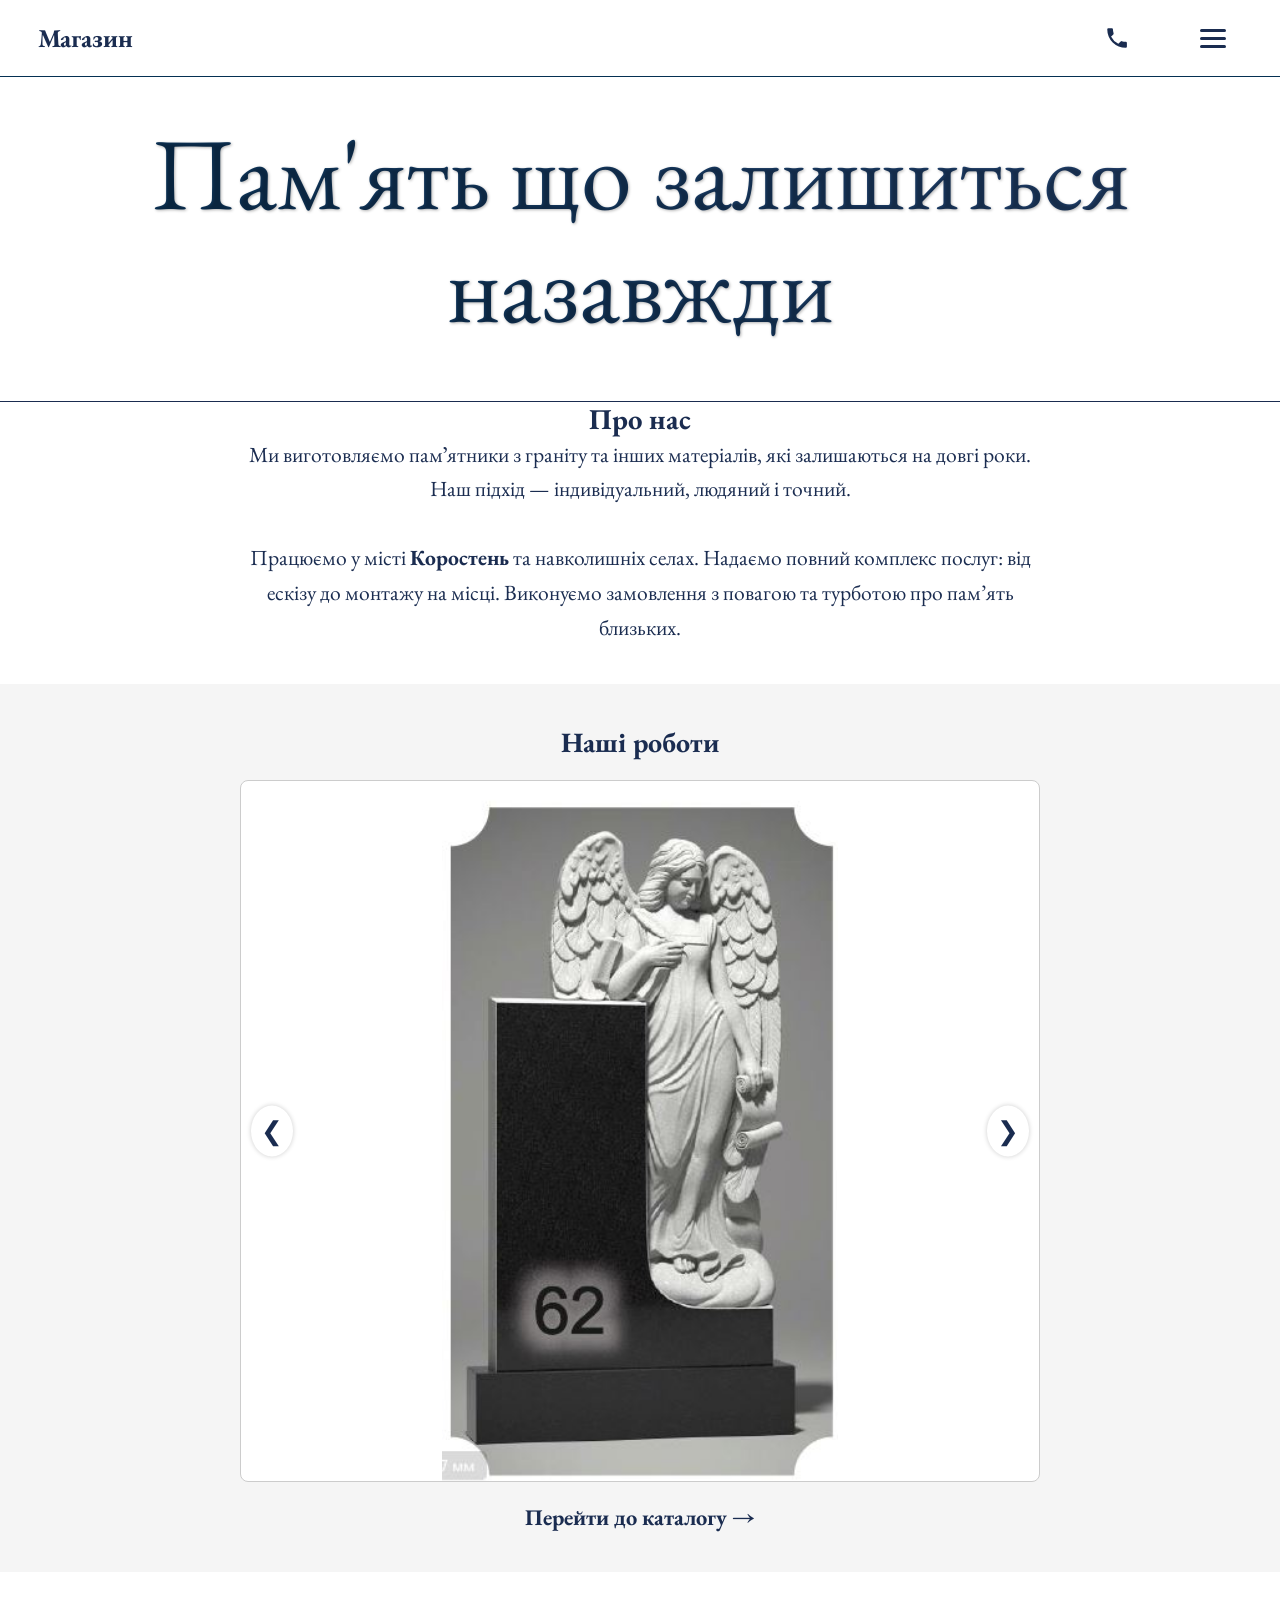
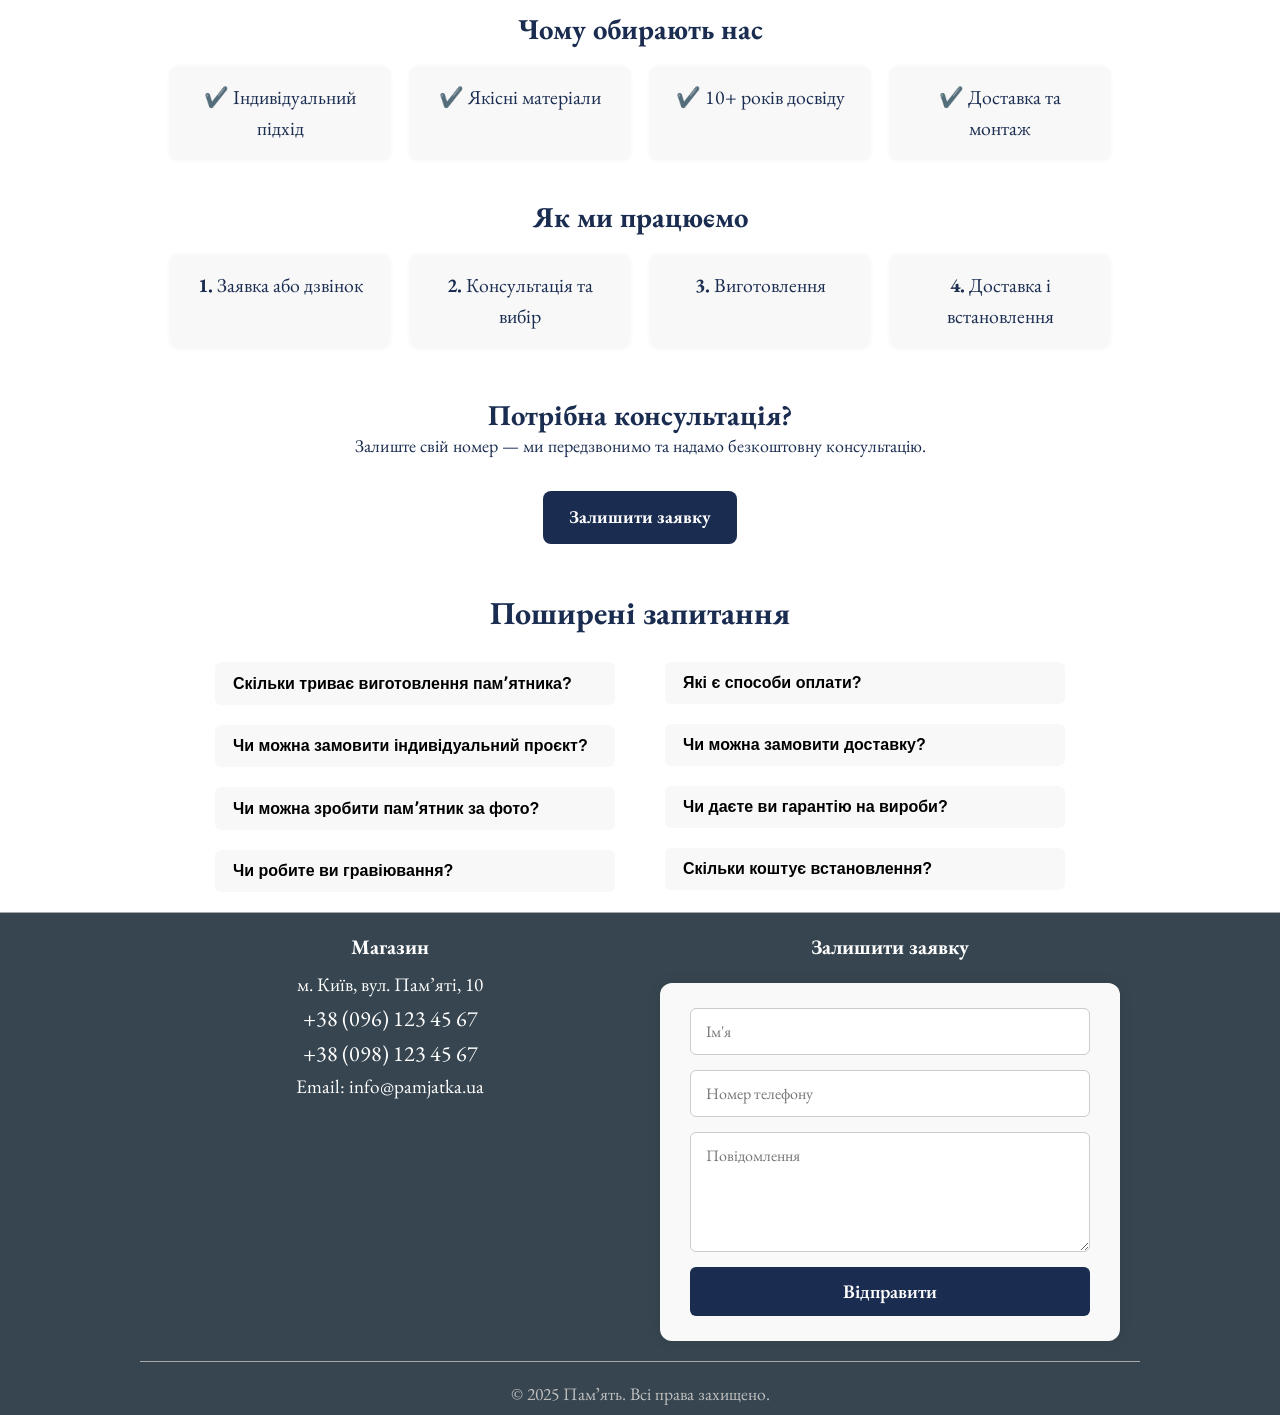
==== index.html @ 4a93dfb0 "Початкове завантаження сайту" ====
<!DOCTYPE html>
<html lang="uk">
  <head>
    <meta charset="UTF-8" />
    <meta name="viewport" content="width=device-width, initial-scale=1.0" />
    <title>Памʼять назавжди</title>
    <link rel="stylesheet" href="style.css" />
    <link
      href="https://fonts.googleapis.com/css2?family=EB+Garamond&display=swap"
      rel="stylesheet"
    />
  </head>
  <body>
    <div class="container">
      <header>
        <div
          class="logo"
          onclick="window.location.href='index.html'"
          style="cursor: pointer"
        >
          <h1>Магазин</h1>
        </div>

        <div class="header-right">
          <button id="toggle-form" aria-label="Зв'язатися">
            <svg
              xmlns="http://www.w3.org/2000/svg"
              width="20"
              height="20"
              fill="currentColor"
              viewBox="0 0 24 24"
            >
              <path
                d="M6.62 10.79a15.053 15.053 0 0 0 6.59 6.59l2.2-2.2a1 1 0 0 1 1.05-.24 11.72 11.72 0 0 0 3.68.59 1 1 0 0 1 1 1V20a1 1 0 0 1-1 1A17 17 0 0 1 3 4a1 1 0 0 1 1-1h3.25a1 1 0 0 1 1 1 11.72 11.72 0 0 0 .59 3.68 1 1 0 0 1-.24 1.05l-2.2 2.2z"
              />
            </svg>
          </button>

          <div class="menu-wrapper">
            <div
              id="hamburger-btn"
              aria-label="Відкрити меню"
              role="button"
              tabindex="0"
            >
              <div class="bar"></div>
              <div class="bar"></div>
              <div class="bar"></div>
            </div>

            <div id="menu-popup" aria-hidden="true">
              <ul>
                <li><a href="catalog.html">Каталог пам'ятників</a></li>
                <li><a href="exhibition.html">Виставка</a></li>
                <li><a href="about.html">Про нас</a></li>
                <li><a href="contacts.html">Контакти</a></li>
              </ul>
            </div>
          </div>
        </div>
      </header>

      <div class="full-width-header-wrapper scroll-animate">
        <div class="full-width-header">Пам'ять що залишиться назавжди</div>
        <div class="underline"></div>
      </div>

      <main>
        <section class="about-section scroll-animate">
          <h2>Про нас</h2>
          <p>
            Ми виготовляємо памʼятники з граніту та інших матеріалів, які
            залишаються на довгі роки. Наш підхід — індивідуальний, людяний і
            точний. <br /><br />
            Працюємо у місті <strong>Коростень</strong> та навколишніх селах.
            Надаємо повний комплекс послуг: від ескізу до монтажу на місці.
            Виконуємо замовлення з повагою та турботою про пам’ять близьких.
          </p>
        </section>
      </main>
      <section class="carousel-section scroll-animate">
        <h2 class="carousel-title">Наші роботи</h2>

        <div class="carousel-container">
          <div class="carousel-track">
            <img src="img/monument1.jpg" alt="Памʼятник 1" />
            <img src="img/monument2.jpg" alt="Памʼятник 2" />
            <img src="img/monument3.jpg" alt="Памʼятник 3" />
          </div>

          <button class="carousel-btn prev" aria-label="Попереднє">
            &#10094;
          </button>
          <button class="carousel-btn next" aria-label="Наступне">
            &#10095;
          </button>
        </div>

        <div class="carousel-link">
          <a href="catalog.html">Перейти до каталогу →</a>
        </div>
      </section>
      <main>
        <section class="why-us centered-section scroll-animate">
          <h2>Чому обирають нас</h2>
          <div class="features-row">
            <div class="feature-box">✔️ Індивідуальний підхід</div>
            <div class="feature-box">✔️ Якісні матеріали</div>
            <div class="feature-box">✔️ 10+ років досвіду</div>
            <div class="feature-box">✔️ Доставка та монтаж</div>
          </div>
        </section>

        <section
          class="how-we-work centered-section scroll-animate scroll-animate"
        >
          <h2>Як ми працюємо</h2>
          <div class="steps-row">
            <div class="step-box"><strong>1.</strong> Заявка або дзвінок</div>
            <div class="step-box">
              <strong>2.</strong> Консультація та вибір
            </div>
            <div class="step-box"><strong>3.</strong> Виготовлення</div>
            <div class="step-box">
              <strong>4.</strong> Доставка і встановлення
            </div>
          </div>
        </section>

        <section class="cta-contact scroll-animate">
          <h2>Потрібна консультація?</h2>
          <p>
            Залиште свій номер — ми передзвонимо та надамо безкоштовну
            консультацію.
          </p>
          <a href="#footer-contact-form" class="btn">Залишити заявку</a>
        </section>

        <section class="faq scroll-animate">
          <h2>Поширені запитання</h2>
          <div class="faq-columns">
            <div class="faq-column">
              <div class="faq-item">
                <button class="faq-question" aria-expanded="false">
                  Скільки триває виготовлення памʼятника?
                </button>
                <div class="faq-answer" hidden>
                  <p>В середньому від 10 до 21 дня.</p>
                </div>
              </div>
              <div class="faq-item">
                <button class="faq-question" aria-expanded="false">
                  Чи можна замовити індивідуальний проєкт?
                </button>
                <div class="faq-answer" hidden>
                  <p>
                    Так, ми виготовляємо памʼятники за вашими побажаннями та
                    ескізами.
                  </p>
                </div>
              </div>
              <div class="faq-item">
                <button class="faq-question" aria-expanded="false">
                  Чи можна зробити памʼятник за фото?
                </button>
                <div class="faq-answer" hidden>
                  <p>Так, ми можемо виготовити памʼятник за фото прикладом.</p>
                </div>
              </div>
              <div class="faq-item">
                <button class="faq-question" aria-expanded="false">
                  Чи робите ви гравіювання?
                </button>
                <div class="faq-answer" hidden>
                  <p>Так, включно з портретом, написами та символами.</p>
                </div>
              </div>
            </div>

            <div class="faq-column">
              <div class="faq-item">
                <button class="faq-question" aria-expanded="false">
                  Які є способи оплати?
                </button>
                <div class="faq-answer" hidden>
                  <p>Готівка, переказ на карту, безготівковий розрахунок.</p>
                </div>
              </div>
              <div class="faq-item">
                <button class="faq-question" aria-expanded="false">
                  Чи можна замовити доставку?
                </button>
                <div class="faq-answer" hidden>
                  <p>Так, ми організовуємо доставку по Житомирській області.</p>
                </div>
              </div>
              <div class="faq-item">
                <button class="faq-question" aria-expanded="false">
                  Чи даєте ви гарантію на вироби?
                </button>
                <div class="faq-answer" hidden>
                  <p>Так, на всі вироби діє гарантія до 5 років.</p>
                </div>
              </div>
              <div class="faq-item">
                <button class="faq-question" aria-expanded="false">
                  Скільки коштує встановлення?
                </button>
                <div class="faq-answer" hidden>
                  <p>
                    Ціна залежить від розміру, типу ґрунту та локації —
                    уточнюйте у менеджера.
                  </p>
                </div>
              </div>
            </div>
          </div>
        </section>
      </main>

      <footer>
        <div class="footer-container">
          <div class="footer-left">
            <h3>Магазин</h3>
            <address>
              м. Київ, вул. Пам’яті, 10<br />
              <a
                href="tel:+380961234567"
                id="phone-link"
                class="phone-link-modal"
                >+38 (096) 123 45 67</a
              ><br />
              <a
                href="tel:+380961234567"
                id="phone-link"
                class="phone-link-modal"
                >+38 (098) 123 45 67</a
              ><br />
              Email: info@pamjatka.ua
            </address>
          </div>

          <div class="footer-right">
            <h3>Залишити заявку</h3>
            <br />
            <form id="footer-contact-form">
              <input type="text" name="name" placeholder="Ім'я" required />
              <input
                type="tel"
                name="phone"
                placeholder="Номер телефону"
                required
              />
              <textarea name="message" placeholder="Повідомлення"></textarea>
              <button type="submit" id="submit-button">Відправити</button>
            </form>
          </div>
        </div>

        <p class="footer-bottom-text">© 2025 Памʼять. Всі права захищено.</p>
      </footer>
    </div>

    <script src="script.js"></script>
  </body>
</html>
---- style.css ----
:root {
  --main-color: #1a2c50;
  --accent-color: #a8a8a8;
  --background: #f9f9f9;
  --white: #fff;
}

/* Загальні стилі */
* {
  box-sizing: border-box;
  margin: 0;
  padding: 0;
}

body {
  font-family: 'EB Garamond', serif;
  background: var(--background);
  color: var(--main-color);
  display: flex;
  justify-content: center;
  min-height: 100vh;
  width: 100%;
  margin: 0;
}

.container {
  width: 100%;
  max-width: none;
  background: var(--white);
  min-height: 100vh;
  display: flex;
  flex-direction: column;
  position: relative;
}

/* --- Header --- */
header {
  width: 100%;
  background: var(--white);
  display: flex;
  justify-content: space-between;
  align-items: center;
  border-bottom: 1px solid #053052;
  position: sticky;
  top: 0;
  z-index: 999;
  box-shadow: none;
  box-sizing: border-box;
}

.logo {
  display: flex;
  flex-direction: column;
  cursor: pointer;
  padding: 15px 38px;
}

.logo h1 {
  margin: 0;
  font-size: 1.6rem;
  font-family: 'EB Garamond', serif;
}

.logo p {
  font-size: 0.85rem;
  color: var(--accent-color);
  font-family: 'EB Garamond', serif;
}

.header-right {
  display: flex;
  align-items: center;
  gap: 38px;
  padding: 15px 38px;
}

/* Кнопка "Зв'язатися" */
#toggle-form {
  background: transparent;
  color: var(--main-color);
  border: 2px solid transparent; /* Готуємось до обводки */
  padding: 8px 14px;
  border-radius: 8px;
  cursor: pointer;
  font-weight: bold;
  font-family: 'EB Garamond', serif;
  display: flex;
  align-items: center;
  gap: 6px;
  transition: background-color 0.3s ease, color 0.3s ease,
    border-color 0.3s ease;

  /* Вирівнюємо розміри */
  min-width: 42px;
  min-height: 42px;
  box-sizing: border-box; /* щоб border не змінював розміри */
}

#toggle-form:hover {
  background: var(--main-color);
  color: white;
  border-color: var(--main-color); /* З'являється обводка */
}

#toggle-form svg {
  width: 26px;
  height: 26px;
  color: var(--main-color);
  transition: color 0.3s ease;
}

#toggle-form:hover svg {
  color: white;
}

/* Гамбургер */
.menu-icon {
  display: none;
  font-size: 24px;
  background: none;
  border: none;
  cursor: pointer;
  color: var(--main-color);
  font-family: 'EB Garamond', serif;
}

.menu-container {
  position: relative;
  display: inline-block;
}
#hamburger-btn {
  padding: 8px 14px;
  border: 2px solid transparent; /* для обводки */
  border-radius: 8px;
  background-color: transparent;
  cursor: pointer;
  display: flex;
  flex-direction: column;
  align-items: center;
  justify-content: center;
  gap: 5px;
  transition: background-color 0.3s ease, border-color 0.3s ease;
  box-sizing: border-box;

  /* Вирівнюємо розміри, як у кнопки телефону */
  min-width: 42px;
  min-height: 42px;
}

.bar {
  width: 26px;
  height: 3px;
  background-color: var(--main-color);
  border-radius: 2px;
  transition: background-color 0.3s ease;
}

#hamburger-btn:hover {
  background-color: var(--main-color);
  border-color: var(--main-color);
}

#hamburger-btn:hover .bar {
  background-color: white;
}

/* Випадаюче меню */
#menu-popup {
  display: none;
  position: absolute;
  top: calc(100% + 6px);
  left: -120px;
  background: var(--white);
  border: 1px solid var(--accent-color);
  border-radius: 8px;
  padding: 12px 16px;
  width: 180px;
  box-shadow: 0 4px 12px rgba(0, 0, 0, 0.15);
  z-index: 1200;
  font-family: 'EB Garamond', serif;
}

#menu-popup ul {
  list-style: none;
  margin: 0;
  padding: 0;
}

#menu-popup ul li {
  padding: 10px 14px;
  border-radius: 6px;
  transition: background-color 0.2s ease, color 0.3s ease;
  list-style: none;
}

#menu-popup ul li a {
  display: inline-block;
  font-size: 1.5rem !important;
  font-weight: 700 !important;
  color: var(--main-color);
  text-decoration: none;
  font-family: 'EB Garamond', serif;
  transition: color 0.3s ease;
}

#menu-popup ul li:last-child {
  border-bottom: none;
}

#menu-popup ul li:hover {
  background-color: var(--main-color); /* синій фон */
}

#menu-popup ul li:hover a {
  color: white !important; /* текст білий */
  font-weight: 700;
}

/* Контактна форма */
#contact-form-section {
  margin: 20px 0;
}

#contact-form {
  display: flex;
  flex-direction: column;
  gap: 10px;
}

#contact-form input,
#contact-form textarea {
  padding: 8px;
  border: 1px solid var(--main-color);
  border-radius: 6px;
  font-size: 1rem;
  resize: vertical;
}

#contact-form button {
  background: var(--main-color);
  color: white;
  padding: 10px;
  border: none;
  border-radius: 6px;
  font-weight: bold;
  cursor: pointer;
  transition: background-color 0.3s ease;
}

#contact-form button:hover {
  background: #0e1c3a;
}

/* Спливаюча форма на великих екранах */
@media (min-width: 769px) {
  #contact-form-section {
    position: absolute;
    top: 60px;
    right: 0;
    background: var(--white);
    box-shadow: 0 4px 12px rgba(0, 0, 0, 0.15);
    padding: 15px;
    border-radius: 8px;
    width: 280px;
    z-index: 1100;
  }

  #contact-form-section.hidden {
    display: none;
  }

  #contact-form input,
  #contact-form textarea {
    padding: 6px;
    font-size: 0.9rem;
  }

  #contact-form button {
    padding: 8px;
    font-size: 0.9rem;
  }
}

/* Main content */
main {
  font-size: 1.125rem; /* 18px */
  line-height: 1.6;
  color: var(--main-color);
  font-family: 'EB Garamond', serif;
}

main h1,
main h2,
main h3,
main h4 {
  color: var(--main-color);
  font-family: 'EB Garamond', serif;
  font-weight: bold;
  line-height: 1.2;
}

main h1 {
  font-size: 2.2rem;
}

main h2 {
  font-size: 1.8rem;
}

main h3 {
  font-size: 1.5rem;
}

main h4 {
  font-size: 1.3rem;
}
main p {
  line-height: 1.6;
}

/* Footer */
footer {
  margin-top: auto;
  text-align: center;
  padding: 30px 0 20px;
  border-top: 1px solid var(--accent-color);
  font-size: 1.1rem;
  background: #36454f;
  color: white;
  padding-top: 20px;
  padding-bottom: 10px;
}

.footer-container {
  max-width: 1000px;
  margin: 0 auto;
  display: flex;
  justify-content: space-between;
  gap: 40px;
  flex-wrap: wrap;
  padding: 0 20px;
  padding-bottom: 20px;
  border-bottom: 1px solid #a8a8a8;
}

.footer-left,
.footer-right {
  flex: 1 1 300px;
}

#footer-contact-form {
  background: var(--background); /* #f9f9f9 */
  padding: 25px 30px;
  border-radius: 12px;
  box-shadow: 0 0 15px rgba(0, 0, 0, 0.07);
  max-width: 500px;
  margin: 0 auto;
  display: flex;
  flex-direction: column;
  gap: 15px;
  font-family: 'EB Garamond', serif;
  color: var(--main-color);
}

/* Поля input та textarea */
#footer-contact-form input,
#footer-contact-form textarea {
  width: 100%;
  padding: 12px 15px;
  border: 1.5px solid #ccc;
  border-radius: 6px;
  font-size: 1rem;
  transition: border-color 0.3s ease;
  font-family: inherit;
  color: var(--main-color);
}
#footer-contact-form input:focus,
#footer-contact-form textarea:focus {
  border-color: #1a2c50; /* твій main color */
  outline: none;
}

#footer-contact-form textarea {
  min-height: 120px;
  resize: vertical;
}

/* Кнопка */
#footer-contact-form button {
  background-color: #1a2c50; /* main color */
  color: var(--white);
  padding: 12px 0;
  font-size: 1.1rem;
  font-weight: 600;
  border: none;
  border-radius: 6px;
  cursor: pointer;
  width: 100%;
  transition: background-color 0.3s ease;
}

#footer-contact-form button:hover {
  background-color: #053052; /* темніший відтінок */
}

.footer-bottom-text {
  text-align: center;
  font-size: 1.1rem;
  margin-top: 20px;
  color: #c0c0c0;
}

/* Адаптив для мобільних */
@media (max-width: 768px) {
  .container {
    width: 100vw;
    padding: 10px;
  }

  .header-right {
    gap: 20px;
  }

  nav ul {
    display: none;
    flex-direction: column;
    gap: 10px;
    background: var(--white);
    position: absolute;
    top: 60px;
    right: 10px;
    box-shadow: 0 4px 12px rgba(0, 0, 0, 0.1);
    padding: 10px 20px;
    border-radius: 8px;
    z-index: 1000;
  }

  nav ul.open {
    display: flex;
  }

  .menu-icon {
    display: block;
  }

  nav {
    position: relative;
  }
}

/* Декор заголовка */
.full-width-header-wrapper {
  position: relative;
}

.full-width-header {
  max-width: 100%;
  padding: 40px 20px 60px;
  margin: 0 auto;
  text-align: center;
  font-family: 'EB Garamond', serif;
  font-weight: normal;
  font-style: normal;
  font-size: clamp(2.5rem, 8vw, 130px); /* адаптивний шрифт */
  line-height: 1.1;
  background: linear-gradient(50deg, #053052 0%, #274472 100%);
  -webkit-background-clip: text;
  -webkit-text-fill-color: transparent;
  color: transparent;
  user-select: none;
  white-space: normal;
  overflow-wrap: break-word;
  overflow: visible;
  text-shadow: 1px 1px 3px rgba(0, 0, 0, 0.3);
}

.underline {
  position: absolute;
  bottom: 0;
  left: 0;
  width: 100%;
  height: 1px;
  background-color: var(--main-color);
  /* transform: translateX(calc(-50vw + 50%)); */
}

/* Utility */
.hidden {
  display: none;
}

.menu-wrapper {
  position: relative;
}
.gallery {
  display: grid;
  grid-template-columns: repeat(3, 1fr); /* По замовчуванню — 3 колонки */
  gap: 20px;
  padding: 40px 20px;
  max-width: 1200px;
  margin: 0 auto;
}

.gallery-item {
  background: #fff;
  border: 1px solid #ccc;
  padding: 20px;
  border-radius: 8px;
  display: flex;
  flex-direction: column;
  align-items: center;
  text-align: center;
}

.image-box {
  width: 100%;
  max-width: 300px; /* обмеження розміру */
  aspect-ratio: 1 / 1;
  background-color: #f5f5f5;
  display: flex;
  justify-content: center;
  align-items: center;
  overflow: hidden;
}

.image-box img {
  width: 100%;
  height: 100%;
  object-fit: contain; /* щоб не обрізалось */
}

.item-title {
  margin-top: 12px;
  font-size: 1.2rem;
  font-weight: 600;
  color: var(--main-color);
}

/* Адаптація під планшети */
@media (max-width: 1024px) {
  .gallery {
    grid-template-columns: repeat(2, 1fr);
  }
}

/* Адаптація під телефони */
@media (max-width: 600px) {
  .gallery {
    grid-template-columns: 1fr;
    padding: 20px 10px;
  }

  .image-box {
    max-width: 100%;
  }
}

/* Змінено carousel: */
/* Збільшуємо фото в 2 рази */
.carousel-section {
  text-align: center;
  padding: 40px 20px;
  background-color: #f5f5f5;
}

.carousel-title {
  font-size: 28px;
  margin-bottom: 20px;
}

.carousel-container {
  position: relative;
  max-width: 800px; /* Зменшено ширину */
  margin: 0 auto;
  overflow: hidden;
  border: 1px solid #ccc;
  border-radius: 8px;
  background: white;
}

.carousel-track {
  display: flex;
  transition: transform 0.5s ease-in-out;
}

.carousel-track img {
  min-width: 100%;
  max-height: 700px; /* обмеження по висоті */
  height: auto;
  object-fit: contain;
  user-select: none;
  pointer-events: none;
}

.carousel-btn {
  position: absolute;
  top: 50%;
  transform: translateY(-50%);
  background-color: white;
  border: none;
  color: #1a2c50;
  font-size: 26px;
  padding: 10px;
  cursor: pointer;
  z-index: 10;
  border-radius: 50%;
  box-shadow: 0 0 5px rgba(0, 0, 0, 0.2);
  transition: background-color 0.3s ease, color 0.3s ease;
}

.carousel-btn:hover {
  background-color: #1a2c50;
  color: white;
}

.carousel-btn.prev {
  left: 10px;
}

.carousel-btn.next {
  right: 10px;
}

@media (max-width: 768px) {
  .carousel-container {
    max-width: 90%;
  }

  .carousel-track img {
    max-height: 250px;
  }

  .carousel-btn {
    font-size: 20px;
    padding: 8px;
  }
}
.carousel-link {
  margin-top: 20px;
  text-align: center;
}

.carousel-link a {
  font-size: 1.4rem;
  font-weight: bold;
  color: var(--main-color);
  text-decoration: none;
  transition: transform 0.2s ease, color 0.3s ease;
  display: inline-block;
}

.carousel-link a:hover {
  transform: scale(1.06); /* трішки збільшується */
  color: #0e1c3a; /* темніший відтінок синього */
}

/* Карта */
.map-container {
  width: 100%;
  max-width: 100%;
  margin: 0 auto;
  padding: 20px;
}

.map-container iframe {
  width: 100%;
  height: 400px;
  border-radius: 8px;
  border: 0;
}

/* Адаптив під мобільні */
@media (max-width: 768px) {
  .map-container iframe {
    height: 250px;
  }
}

@media (max-width: 480px) {
  .map-container iframe {
    height: 200px;
  }
}

footer address {
  font-size: 1.2rem;
  line-height: 1.6;
  margin-top: 10px;
  font-style: normal;
}

/* телефон */
/* Стилі для модального вікна */
.phone-modal {
  position: fixed;
  top: 0;
  left: 0;
  width: 100vw;
  height: 100vh;
  background-color: rgba(0, 0, 0, 0.5);
  display: flex;
  justify-content: center;
  align-items: center;
  z-index: 1000;
}

.phone-modal-content {
  background-color: white;
  padding: 20px 30px;
  border-radius: 8px;
  text-align: center;
  box-shadow: 0 4px 15px rgba(0, 0, 0, 0.2);
  max-width: 90%;
}

.phone-modal-content p {
  margin-bottom: 10px;
  font-size: 18px;
  font-weight: 500;
}

.phone-link-modal {
  font-size: 22px;
  text-decoration: none;
  color: inherit; /* Наслідує колір тексту футера */
  cursor: pointer;
  font-weight: normal; /* Якщо в футері нормальний шрифт */
  transition: text-decoration 0.3s ease;
}

.phone-link-modal:hover {
  text-decoration: underline;
}

.phone-link-modal:hover,
.phone-link-modal:focus {
  text-decoration: underline; /* Підкреслення при наведенні/фокусі */
  outline: none; /* Прибираємо обводку, якщо треба */
}

.centered-section {
  text-align: center;
  margin-top: 40px;
}

.features-row,
.steps-row {
  display: flex;
  flex-wrap: wrap;
  justify-content: center;
  gap: 20px;
  margin-top: 20px;
}

.feature-box,
.step-box {
  background-color: #f8f8f8;
  padding: 15px 20px;
  border-radius: 8px;
  font-size: 1.1em;
  flex: 1 1 200px;
  max-width: 220px;
  box-shadow: 0 0 5px rgba(0, 0, 0, 0.05);
}
.faq {
  max-width: 900px;
  margin: 0 auto;
  text-align: center;
  padding: 20px;
}

.faq h2 {
  margin-bottom: 30px;
  font-size: 2rem;
}

.faq-columns {
  display: flex;
  justify-content: center;
  gap: 50px;
  flex-wrap: wrap;
}

.faq-column {
  flex: 1 1 300px;
  max-width: 400px;
  text-align: left;
}

.faq-item + .faq-item {
  margin-top: 20px;
}

.faq-question {
  width: 100%;
  background: rgb(248, 248, 248);
  border: none;
  padding: 12px 18px;
  font-size: 1rem;
  font-weight: 700;
  cursor: pointer;
  border-radius: 6px;
  transition: background 0.3s;
  text-align: left;
}

.faq-question:hover {
  background: #ddd;
}

.faq-answer {
  overflow: hidden;
  max-height: 0;
  transition: max-height 0.4s ease, padding 0.4s ease;
  padding: 0 18px;
  background: #f9f9f9;
  border-radius: 0 0 6px 6px;
}

.faq-answer p {
  margin: 10px 0;
}

/* Клас для відкритої відповіді */
.faq-answer.open {
  max-height: 500px; /* достатньо для відповіді */
  padding: 10px 18px;
}

.cta-contact {
  text-align: center;
  margin-top: 50px;
}

.cta-contact .btn {
  display: inline-flex; /* щоб вирівняти текст по центру */
  align-items: center;
  justify-content: center;
  gap: 6px;
  margin: 30px 0;
  padding: 10px 24px;
  background-color: #1a2c50; /* темно-синій фон, як гамбургер */
  color: white;
  font-weight: 700; /* жирний текст */
  border: 2px solid transparent; /* для hover-ефекту */
  border-radius: 8px;
  cursor: pointer;
  text-decoration: none;
  font-family: 'EB Garamond', serif;
  transition: background-color 0.3s ease, color 0.3s ease,
    border-color 0.3s ease;
  user-select: none;
}

.about-section {
  text-align: center;
  font-size: 1.2em;
  max-width: 800px;
  margin: 0 auto 40px auto;
}

/* === Попап (overlay) === */
.overlay {
  position: fixed;
  top: 0;
  left: 0;
  width: 100vw;
  height: 100vh;
  background: rgba(0, 0, 0, 0.6);
  display: flex;
  align-items: center;
  justify-content: center;
  z-index: 9999;
  padding: 15px;
  box-sizing: border-box;

  /* Анімація появи */
  opacity: 0;
  transform: scale(0.95);
  pointer-events: none;
  transition: opacity 0.3s ease, transform 0.3s ease;
}

.overlay.show {
  opacity: 1;
  transform: scale(1);
  pointer-events: auto;
}

/* === Контент попапу === */
.overlay-content {
  background: white;
  padding: 25px 30px;
  border-radius: 12px;
  text-align: center;
  max-width: 400px;
  width: 100%;
  font-family: Arial, sans-serif;
  box-shadow: 0 4px 20px rgba(0, 0, 0, 0.3);
}

/* === Кнопка "Закрити" === */
.overlay-content button {
  background-color: #007bff;
  border: none;
  padding: 10px 20px;
  color: white;
  border-radius: 6px;
  cursor: pointer;
  font-size: 16px;
  margin-top: 15px;
}

.overlay-content button:hover {
  background-color: #0056b3;
}

/* Адаптивність */
@media (max-width: 480px) {
  .overlay-content {
    max-width: 90vw;
    padding: 20px;
  }

  .overlay-content button {
    width: 100%;
    font-size: 18px;
    padding: 12px 0;
  }
}

/* Стилі для збільшеного зображення */
.image-zoom-overlay {
  position: fixed;
  top: 0;
  left: 0;
  width: 100vw;
  height: 100vh;
  background-color: rgba(0, 0, 0, 0.8);
  display: flex;
  justify-content: center;
  align-items: center;
  z-index: 9999;
  cursor: zoom-out;
  opacity: 0;
  pointer-events: none;
  transition: opacity 0.3s ease;
}

.image-zoom-overlay.active {
  opacity: 1;
  pointer-events: all;
}

.image-zoom-overlay img {
  max-width: 80vw;
  max-height: 80vh;
  transform: scale(1.5);
  transition: transform 0.3s ease;
  object-fit: contain;
}
.gallery .image-box img.zoom-enabled {
  cursor: zoom-in;
  transition: transform 0.3s ease;
}

.gallery .image-box img.zoom-enabled:hover {
  transform: scale(1.05);
}
#submit-button {
  font-family: 'EB Garamond', serif;
  font-size: 1.2rem !important;
  font-weight: normal;
  color: inherit;
  background: none;
  border: none;
  cursor: pointer;
  padding: 10px 20px;
}
/* ефекст випливання */
.scroll-animate {
  opacity: 0;
  transform: translateY(50px);
  transition: opacity 0.8s ease-out, transform 0.8s ease-out;
}

.scroll-animate.visible {
  opacity: 1;
  transform: translateY(0);
}
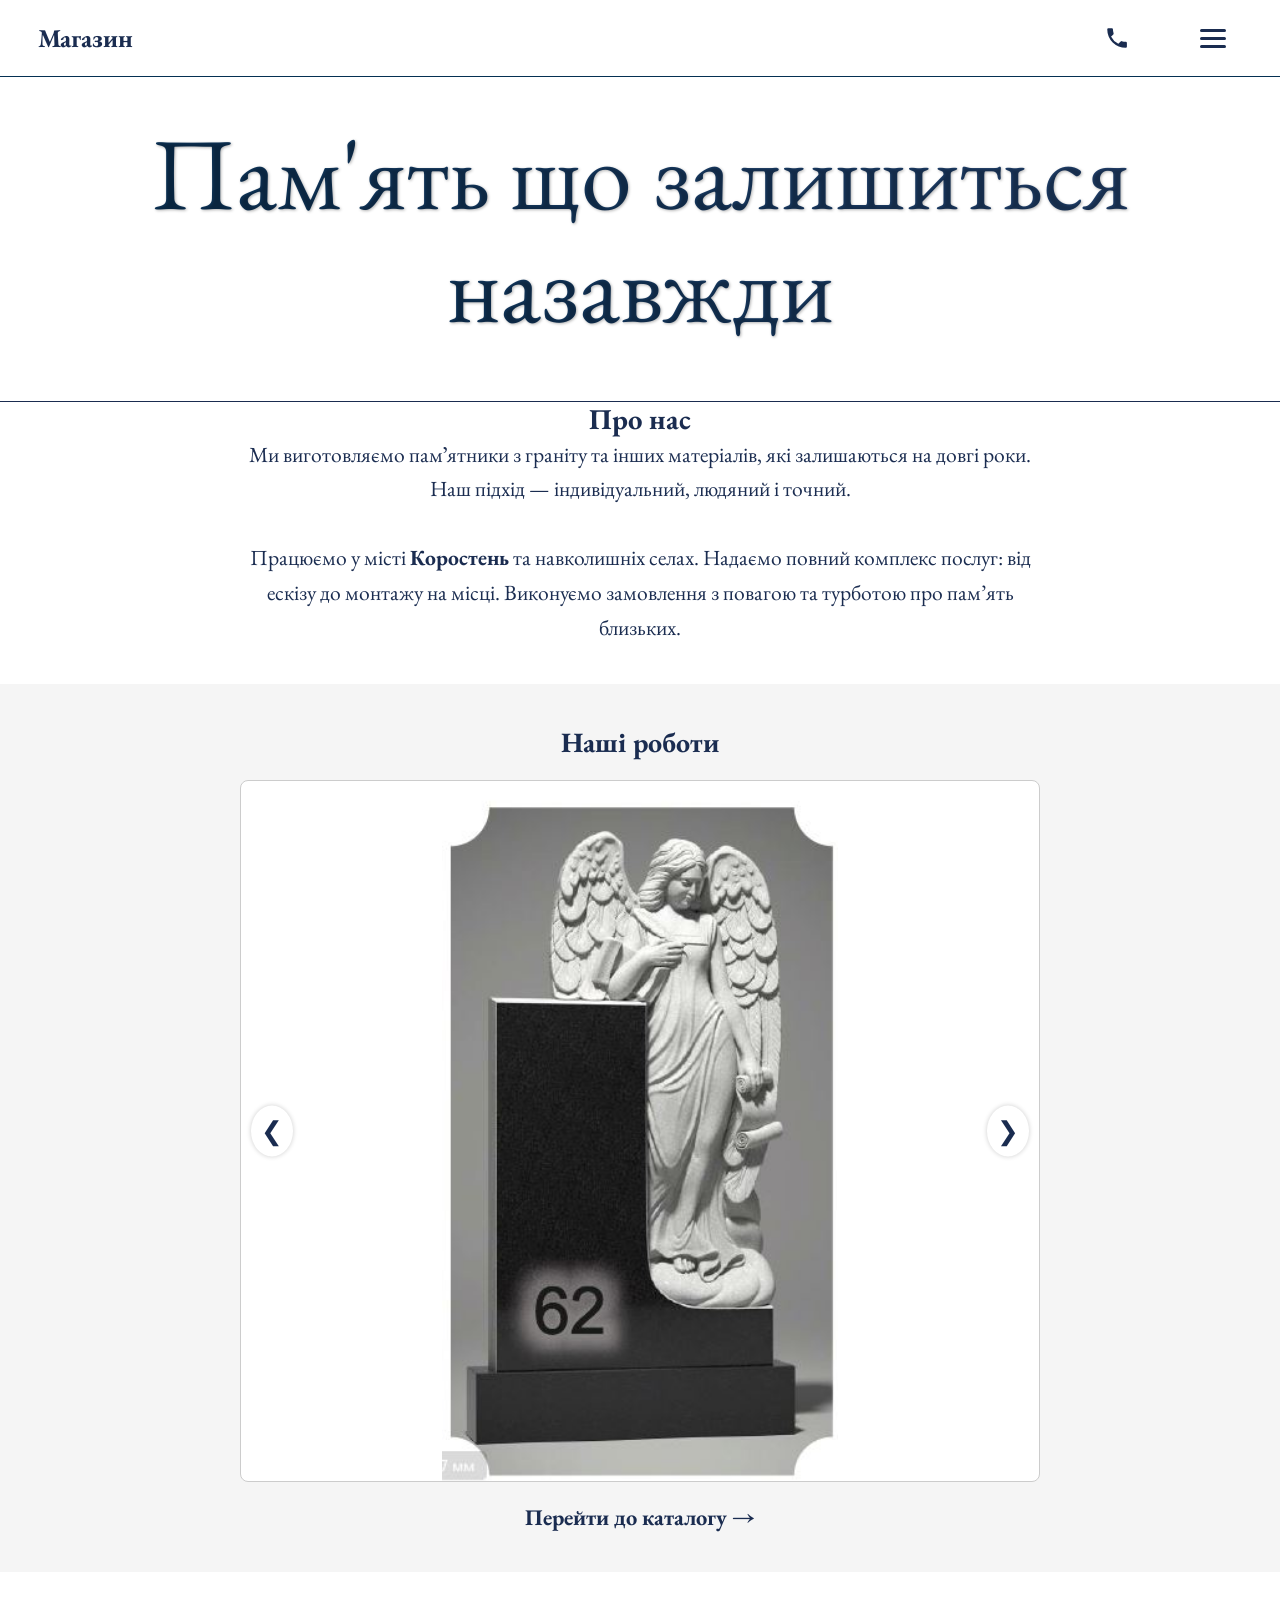
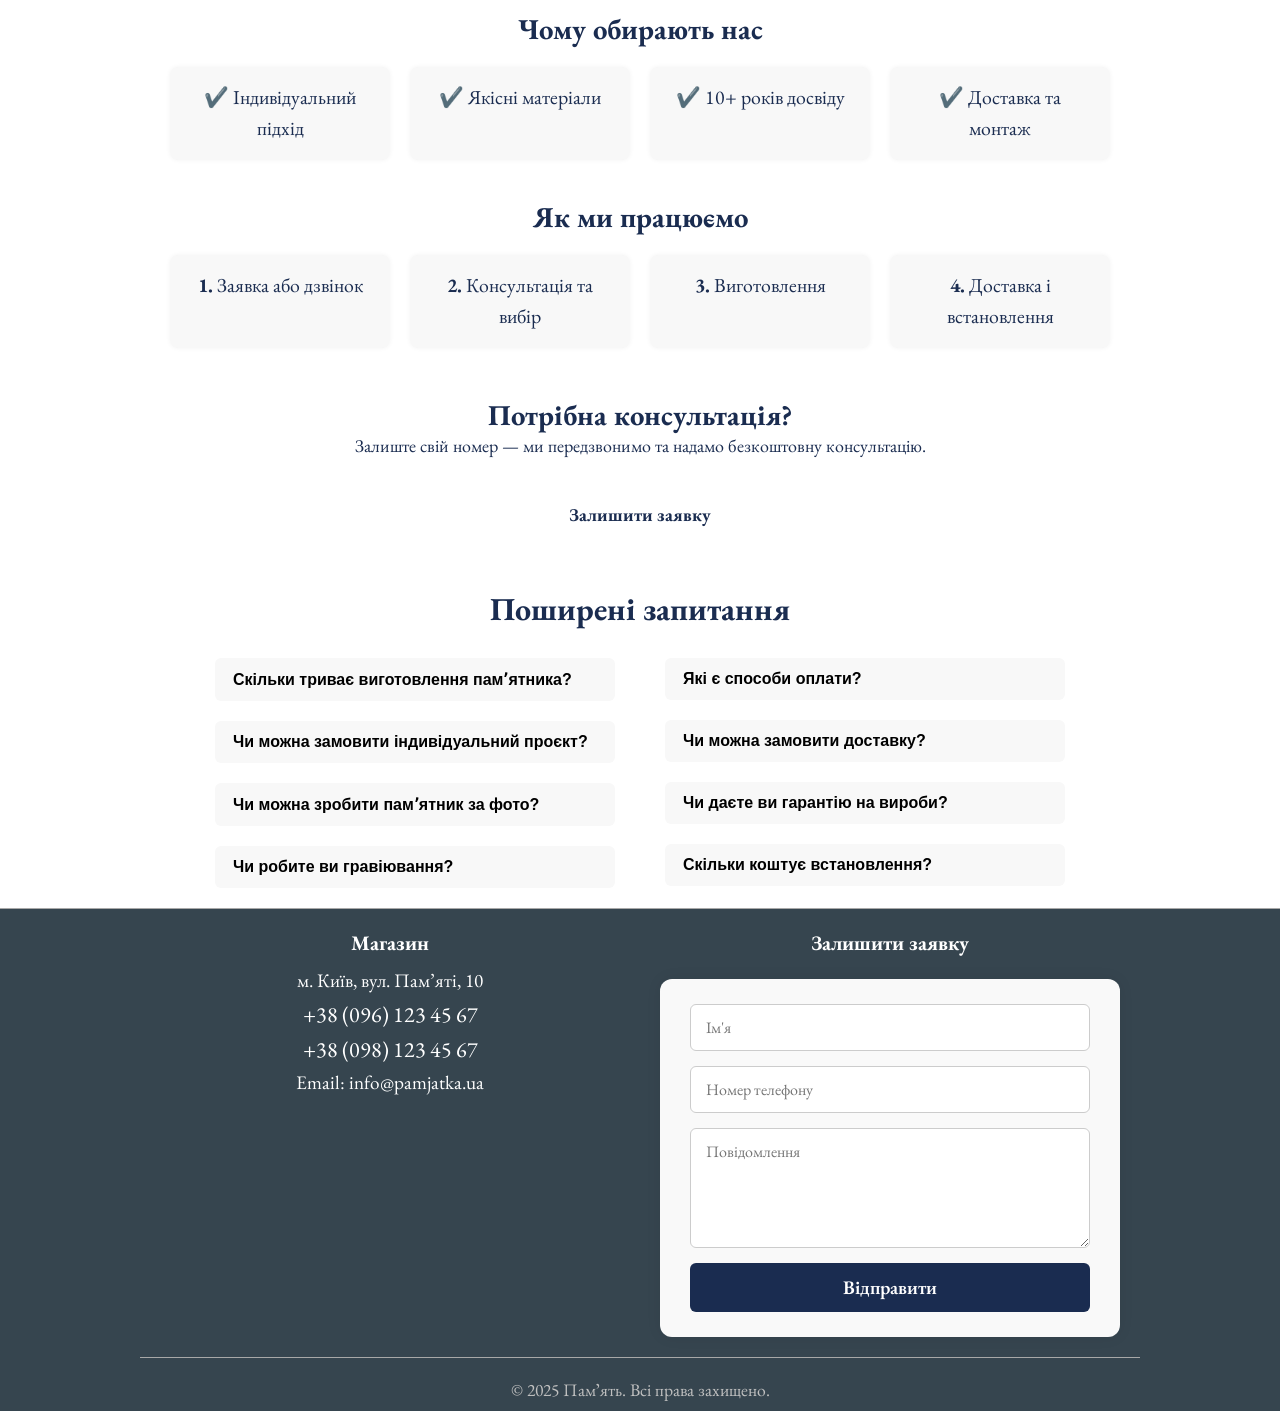
==== commit 19c3fa9e: "Оновлення кнопки" ====
--- a/index.html
+++ b/index.html
@@ -133,7 +133,9 @@
             Залиште свій номер — ми передзвонимо та надамо безкоштовну
             консультацію.
           </p>
-          <a href="#footer-contact-form" class="btn">Залишити заявку</a>
+          <a href="#footer-contact-form" id="toggle-form" class="btn"
+            >Залишити заявку</a
+          >
         </section>
 
         <section class="faq scroll-animate">
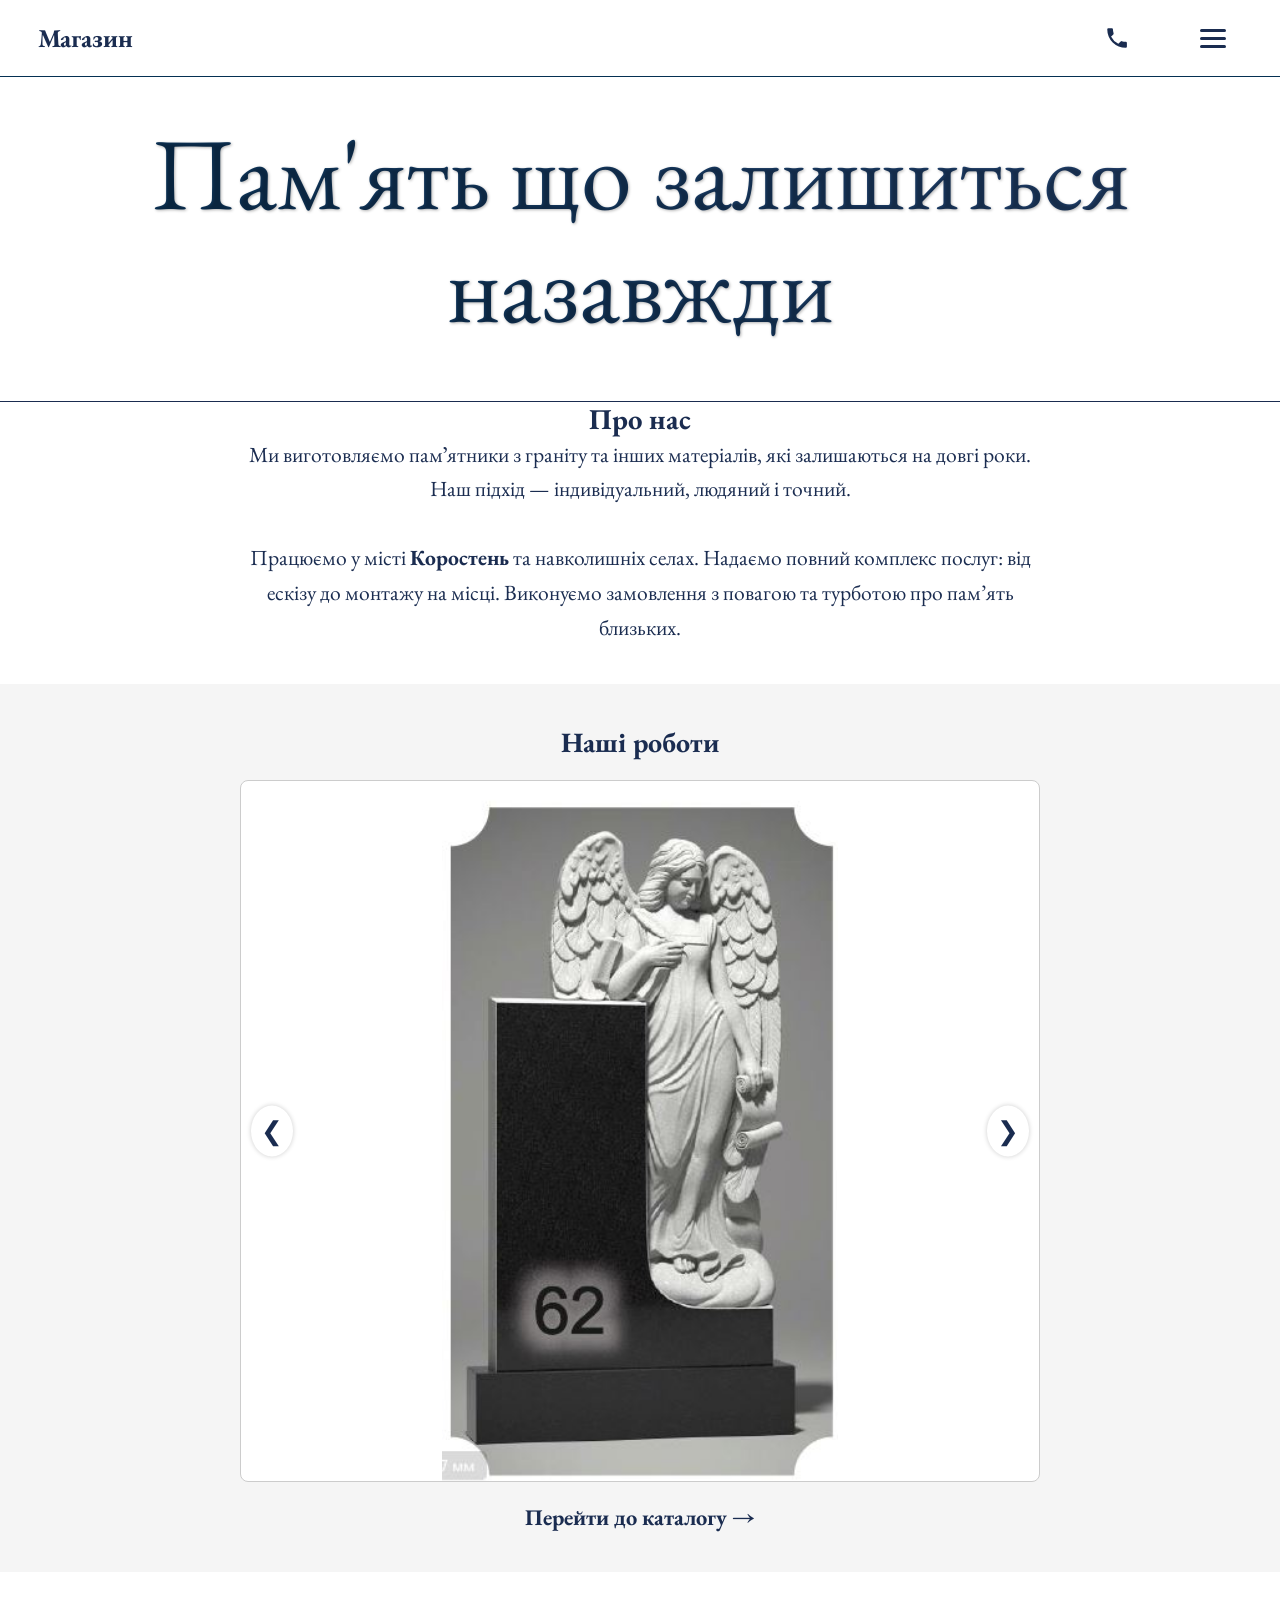
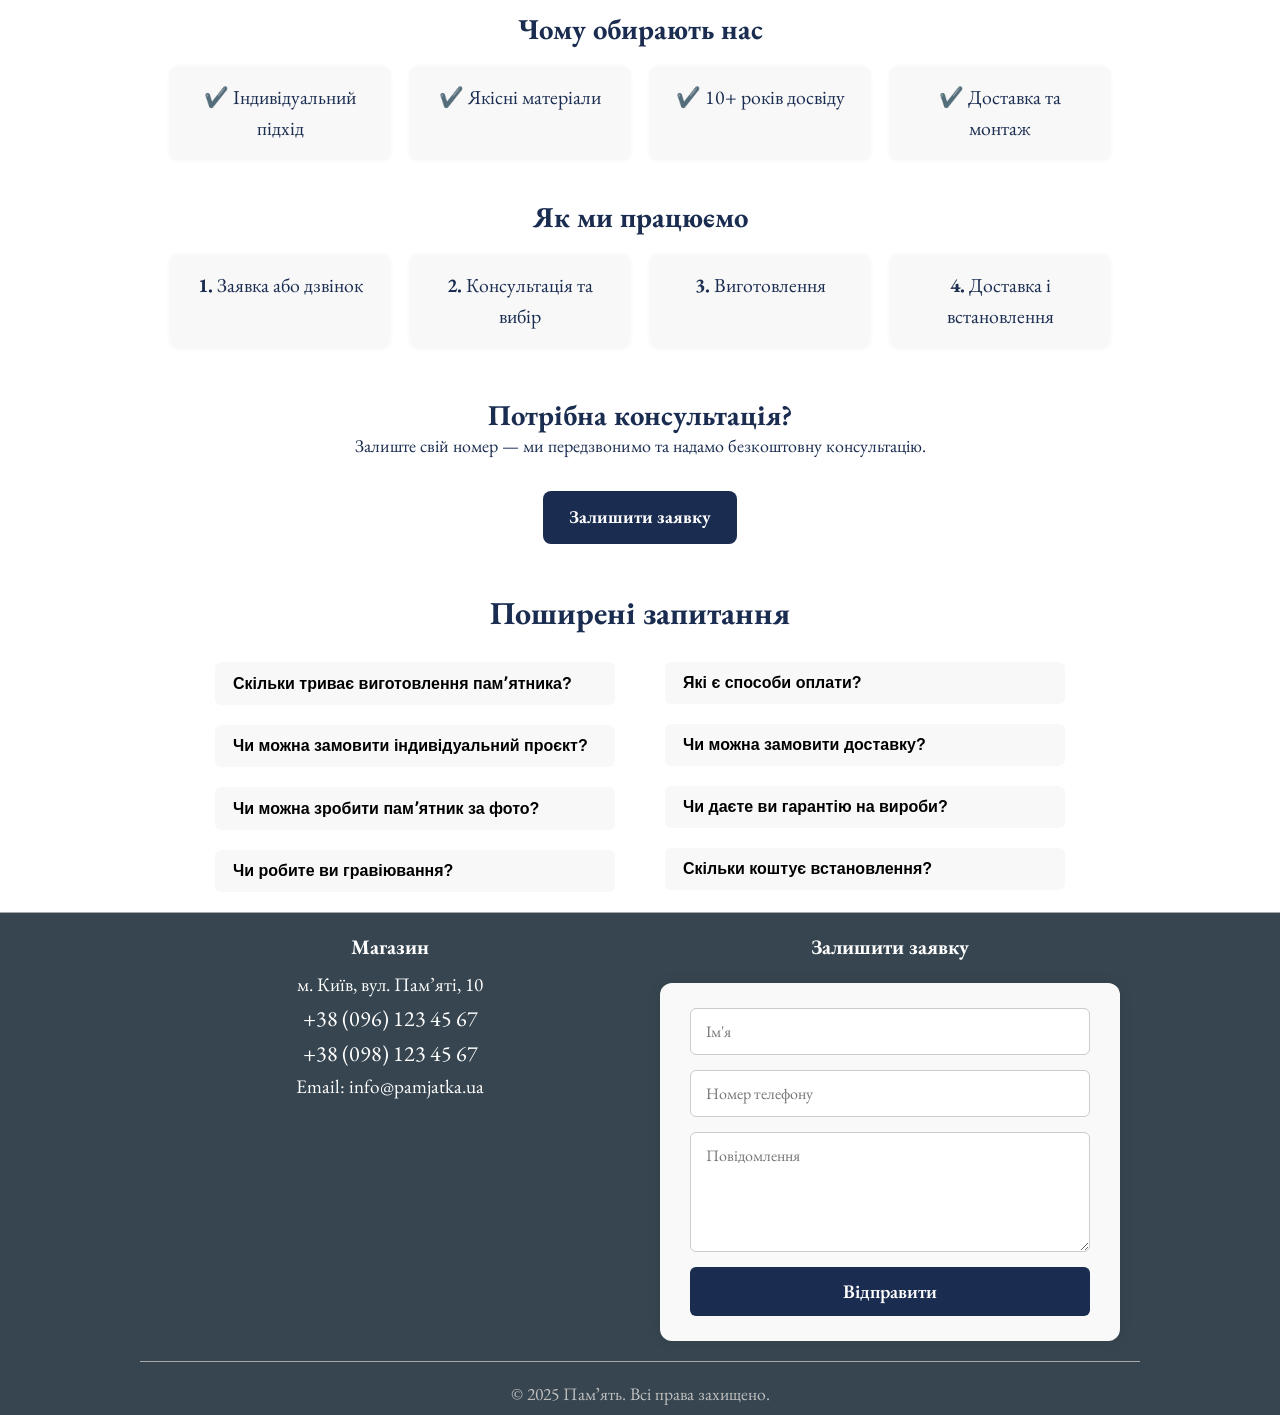
==== commit 90a087f8: "Оновлення кнопки" ====
--- a/index.html
+++ b/index.html
@@ -133,9 +133,7 @@
             Залиште свій номер — ми передзвонимо та надамо безкоштовну
             консультацію.
           </p>
-          <a href="#footer-contact-form" id="toggle-form" class="btn"
-            >Залишити заявку</a
-          >
+          <a href="#footer-contact-form" class="btn">Залишити заявку</a>
         </section>
 
         <section class="faq scroll-animate">
